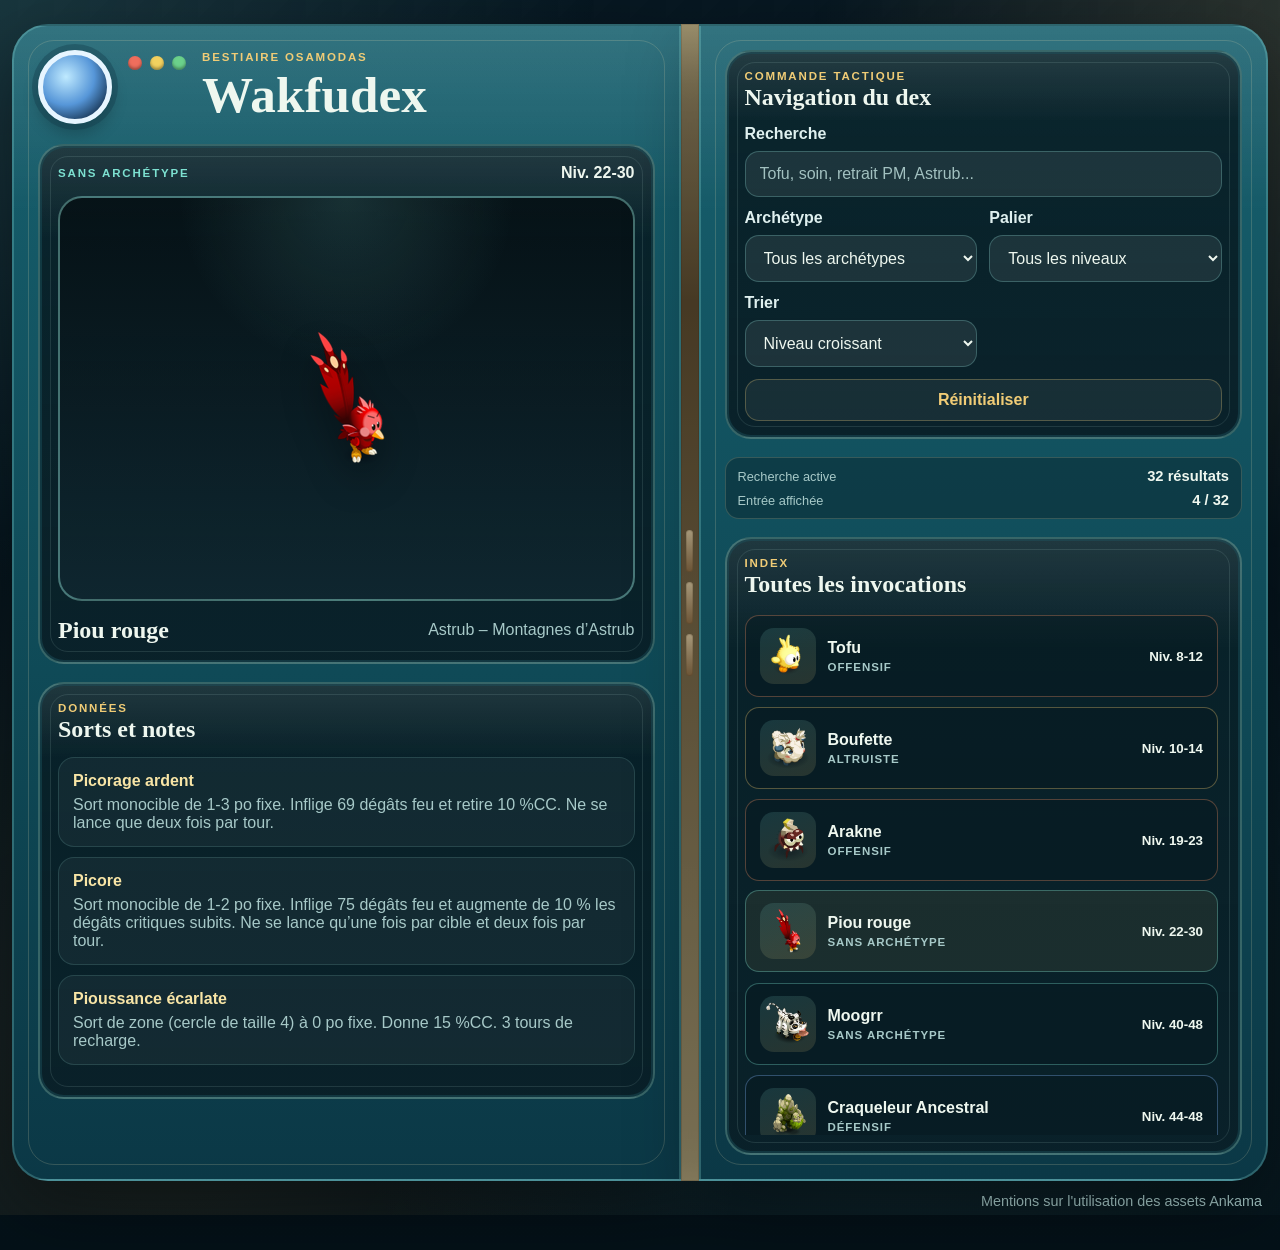
==== index.html @ 5919ebfb "feat: build wakfudex UI, legal contact form, and netlify SEO setup" ====
<!DOCTYPE html>
<html lang="fr">
<head>
  <meta charset="UTF-8">
  <meta name="viewport" content="width=device-width, initial-scale=1.0">
  <title>Wakfudex - Bestiaire Osamodas Wakfu (Invocations, sorts, archétypes)</title>
  <meta name="description" content="Wakfudex est un bestiaire Osamodas pour Wakfu: invocations capturables, sorts, archétypes, niveaux et filtres de recherche. Projet fan non commercial.">
  <meta name="robots" content="index, follow, max-image-preview:large">
  <meta name="theme-color" content="#0b3846">
  <link rel="canonical" href="https://wakfudex.netlify.app/">

  <meta property="og:type" content="website">
  <meta property="og:locale" content="fr_FR">
  <meta property="og:site_name" content="Wakfudex">
  <meta property="og:title" content="Wakfudex - Bestiaire Osamodas Wakfu">
  <meta property="og:description" content="Invocations Osamodas, sorts, archétypes et niveaux dans une interface dédiée Wakfu.">
  <meta property="og:url" content="https://wakfudex.netlify.app/">

  <meta name="twitter:card" content="summary">
  <meta name="twitter:title" content="Wakfudex - Bestiaire Osamodas Wakfu">
  <meta name="twitter:description" content="Invocations, sorts, archétypes et niveaux Osamodas dans Wakfu.">
  <link rel="stylesheet" href="./styles.css">
  <script type="application/ld+json">
    {
      "@context": "https://schema.org",
      "@type": "CollectionPage",
      "name": "Wakfudex - Bestiaire Osamodas Wakfu",
      "description": "Bestiaire des invocations Osamodas: sorts, niveaux et archétypes.",
      "inLanguage": "fr",
      "url": "https://wakfudex.netlify.app/",
      "isPartOf": {
        "@type": "WebSite",
        "name": "Wakfudex",
        "url": "https://wakfudex.netlify.app/"
      }
    }
  </script>
</head>
<body>
  <main class="page-shell">
    <section class="dex-shell">
      <div class="dex-panel dex-panel--left">
        <div class="dex-topbar">
          <div class="dex-orb"></div>
          <div class="dex-lights">
            <span></span>
            <span></span>
            <span></span>
          </div>
          <div class="dex-brand">
            <p>Bestiaire Osamodas</p>
            <h1>Wakfudex</h1>
          </div>
        </div>

        <section class="screen screen--main">
          <div class="screen__header">
            <p id="selected-archetype"></p>
            <strong id="selected-level"></strong>
          </div>
          <div class="screen__portrait-frame">
            <img id="selected-portrait" alt="">
            <div id="selected-portrait-fallback"></div>
          </div>
          <div class="screen__footer">
            <h2 id="selected-name"></h2>
            <p id="selected-location"></p>
          </div>
        </section>

        <section class="screen screen--details">
          <div class="screen__minihead">
            <p>Donn&eacute;es</p>
            <h2>Sorts et notes</h2>
          </div>
          <ul class="spells" id="selected-spells"></ul>
          <div class="notes" id="selected-notes"></div>
        </section>
      </div>

      <div class="dex-hinge">
        <span></span>
        <span></span>
        <span></span>
      </div>

      <div class="dex-panel dex-panel--right">
        <section class="screen screen--controls">
          <div class="screen__minihead">
            <p>Commande tactique</p>
            <h2>Navigation du dex</h2>
          </div>

          <div class="controls-grid">
            <label class="field field--wide">
              <span>Recherche</span>
              <input id="search-input" type="search" placeholder="Tofu, soin, retrait PM, Astrub...">
            </label>

            <label class="field">
              <span>Arch&eacute;type</span>
              <select id="archetype-filter"></select>
            </label>

            <label class="field">
              <span>Palier</span>
              <select id="level-filter">
                <option value="all">Tous les niveaux</option>
                <option value="1-50">1 - 50</option>
                <option value="51-100">51 - 100</option>
                <option value="101-150">101 - 150</option>
                <option value="151-200">151 - 200</option>
                <option value="201+">201+</option>
              </select>
            </label>

            <label class="field">
              <span>Trier</span>
              <select id="sort-filter">
                <option value="level-asc">Niveau croissant</option>
                <option value="level-desc">Niveau d&eacute;croissant</option>
                <option value="name-asc">Nom A-Z</option>
              </select>
            </label>

            <button class="control-reset" id="reset-filters" type="button">R&eacute;initialiser</button>
          </div>
        </section>

        <section class="data-panel">
          <div class="data-panel__row">
            <span>Recherche active</span>
            <strong id="results-count"></strong>
          </div>
          <div class="data-panel__row">
            <span>Entr&eacute;e affich&eacute;e</span>
            <strong id="selected-index"></strong>
          </div>
        </section>

        <section class="screen screen--list">
          <div class="screen__minihead">
            <p>Index</p>
            <h2 id="results-title">Toutes les invocations</h2>
          </div>
          <div class="entry-list" id="entry-list"></div>
        </section>

      </div>
    </section>

    <footer class="dex-footer">
      <a class="dex-footer__link" href="./mentions.html">Mentions sur l'utilisation des assets Ankama</a>
    </footer>
  </main>

  <template id="entry-template">
    <button class="entry-button" type="button">
      <span class="entry-button__thumb">
        <img class="entry-button__portrait" alt="">
        <span class="entry-button__fallback"></span>
      </span>
      <span class="entry-button__body">
        <strong class="entry-button__name"></strong>
        <span class="entry-button__meta"></span>
      </span>
      <span class="entry-button__level"></span>
    </button>
  </template>

  <script src="./data.js"></script>
  <script src="./app.js"></script>
</body>
</html>
---- styles.css ----
:root {
  --bg-top: #071721;
  --bg-bottom: #041118;
  --shell-main: #17606e;
  --shell-edge: #0b3846;
  --shell-highlight: #58b9b7;
  --shell-plate: #c9b686;
  --screen-bg: #10252e;
  --screen-glow: #71c9c6;
  --screen-border: #8dd9d2;
  --text: #eef7ef;
  --muted: #a7c9c8;
  --gold: #f0cc76;
  --gold-deep: #b88a2f;
  --danger: #ef9c72;
  --shadow: 0 28px 70px rgba(0, 0, 0, 0.38);
  --radius-xl: 36px;
  --radius-lg: 24px;
  --radius-md: 16px;
}

* {
  box-sizing: border-box;
}

html {
  scroll-behavior: smooth;
}

body {
  margin: 0;
  min-height: 100vh;
  position: relative;
  font-family: "Trebuchet MS", "Segoe UI", sans-serif;
  color: var(--text);
  background: linear-gradient(180deg, var(--bg-top), var(--bg-bottom));
}

body::before {
  content: "";
  position: fixed;
  inset: 0;
  pointer-events: none;
  opacity: 0.2;
  background:
    linear-gradient(135deg, rgba(255, 255, 255, 0.05) 25%, transparent 25%) -18px 0 / 36px 36px,
    linear-gradient(225deg, rgba(255, 255, 255, 0.025) 25%, transparent 25%) -18px 0 / 36px 36px;
  animation: pattern-drift 140s linear infinite;
}

body::after {
  content: "";
  position: fixed;
  inset: -35%;
  pointer-events: none;
  z-index: -1;
  background:
    radial-gradient(circle at 18% 16%, rgba(112, 201, 198, 0.2), transparent 30%),
    radial-gradient(circle at 84% 20%, rgba(240, 204, 118, 0.18), transparent 26%),
    radial-gradient(circle at 62% 86%, rgba(112, 201, 198, 0.12), transparent 30%),
    radial-gradient(circle at 28% 92%, rgba(240, 204, 118, 0.1), transparent 28%);
  animation: bg-drift 130s ease-in-out infinite alternate;
}

@keyframes bg-drift {
  0% {
    transform: translate3d(-4%, -3%, 0) scale(1.04);
  }

  50% {
    transform: translate3d(3%, 4%, 0) scale(1.08);
  }

  100% {
    transform: translate3d(-2%, 9%, 0) scale(1.06);
  }
}

@keyframes pattern-drift {
  from {
    transform: translate3d(0, 0, 0);
  }

  to {
    transform: translate3d(-12px, 10px, 0);
  }
}

.page-shell {
  width: min(1480px, calc(100% - 24px));
  margin: 0 auto;
  padding: 24px 0 40px;
}

.dex-footer {
  display: flex;
  justify-content: flex-end;
  margin-top: 12px;
  padding: 0 6px;
}

.dex-footer__link {
  color: var(--muted);
  text-decoration: none;
  font-size: 0.9rem;
  border-bottom: 1px solid transparent;
}

.dex-footer__link:hover {
  color: var(--gold);
  border-bottom-color: rgba(240, 204, 118, 0.5);
}

.dex-shell {
  display: grid;
  grid-template-columns: minmax(0, 1.08fr) 18px minmax(360px, 0.92fr);
  gap: 0;
  min-height: calc(100vh - 64px);
}

.dex-panel {
  position: relative;
  padding: 24px;
  background:
    linear-gradient(180deg, rgba(255, 255, 255, 0.12), transparent 16%),
    linear-gradient(180deg, var(--shell-main), #0f4a57 56%, var(--shell-edge));
  border: 2px solid rgba(155, 236, 228, 0.24);
  box-shadow: var(--shadow);
}

.dex-panel--left {
  border-radius: var(--radius-xl) 0 0 var(--radius-xl);
}

.dex-panel--right {
  border-radius: 0 var(--radius-xl) var(--radius-xl) 0;
}

.dex-panel::before {
  content: "";
  position: absolute;
  inset: 14px;
  border-radius: calc(var(--radius-xl) - 10px);
  border: 1px solid rgba(245, 227, 175, 0.18);
  pointer-events: none;
}

.dex-hinge {
  display: grid;
  align-content: center;
  justify-items: center;
  gap: 10px;
  background:
    linear-gradient(180deg, rgba(201, 182, 134, 0.8), rgba(108, 86, 52, 0.9) 24%, rgba(201, 182, 134, 0.82));
  box-shadow: inset 0 0 0 1px rgba(65, 43, 20, 0.18);
}

.dex-hinge span {
  width: 7px;
  height: 42px;
  border-radius: 999px;
  background: linear-gradient(180deg, rgba(240, 221, 178, 0.92), rgba(150, 117, 75, 0.92));
  box-shadow: inset 0 0 0 1px rgba(75, 54, 24, 0.18);
}

.dex-topbar {
  display: flex;
  align-items: center;
  gap: 16px;
  margin-bottom: 20px;
}

.dex-orb {
  width: 74px;
  height: 74px;
  border-radius: 50%;
  background:
    radial-gradient(circle at 36% 34%, #bfeaff, #5696d8 48%, #23476c 76%);
  border: 5px solid #e7f5ff;
  box-shadow:
    0 0 0 6px rgba(20, 59, 74, 0.38),
    0 10px 16px rgba(0, 0, 0, 0.22);
}

.dex-lights {
  display: flex;
  gap: 8px;
  align-self: start;
  padding-top: 6px;
}

.dex-lights span {
  width: 14px;
  height: 14px;
  border-radius: 50%;
  box-shadow: inset 0 -2px 3px rgba(0, 0, 0, 0.35);
}

.dex-lights span:nth-child(1) { background: #ef6e5d; }
.dex-lights span:nth-child(2) { background: #f2d15f; }
.dex-lights span:nth-child(3) { background: #6bd18b; }

.dex-brand p,
.screen__minihead p,
.screen__header p,
.entry-button__meta {
  margin: 0;
  text-transform: uppercase;
  letter-spacing: 0.16em;
  font-size: 0.72rem;
  font-weight: 800;
  color: var(--gold);
}

.dex-brand h1,
.screen__minihead h2,
#selected-name {
  margin: 2px 0 0;
  font-family: "Palatino Linotype", "Book Antiqua", Georgia, serif;
}

.dex-brand h1 {
  font-size: clamp(2.2rem, 4vw, 3.4rem);
}

.screen {
  position: relative;
  overflow: hidden;
  padding: 18px;
  border-radius: 26px;
  background:
    linear-gradient(180deg, rgba(255, 255, 255, 0.1), transparent 18%),
    linear-gradient(180deg, rgba(7, 28, 35, 0.88), rgba(10, 32, 40, 0.96));
  border: 2px solid rgba(135, 221, 214, 0.36);
  box-shadow: inset 0 0 0 2px rgba(29, 86, 96, 0.44);
}

.screen::before {
  content: "";
  position: absolute;
  inset: 10px;
  border-radius: 18px;
  border: 1px solid rgba(196, 239, 231, 0.12);
  pointer-events: none;
}

.screen--main {
  min-height: 520px;
  display: grid;
  grid-template-rows: auto 1fr auto;
  gap: 14px;
}

.screen__header,
.screen__footer,
.data-panel__row,
.entry-button {
  display: flex;
  align-items: center;
  justify-content: space-between;
  gap: 12px;
}

.screen__header strong,
.data-panel strong,
.entry-button__level {
  color: var(--text);
  font-weight: 800;
}

.screen__portrait-frame {
  position: relative;
  display: grid;
  place-items: center;
  min-height: 320px;
  border-radius: 24px;
  background:
    radial-gradient(circle at top, rgba(113, 201, 198, 0.16), transparent 34%),
    linear-gradient(180deg, rgba(5, 15, 19, 0.86), rgba(16, 39, 48, 0.92));
  border: 2px solid rgba(141, 217, 210, 0.46);
}

.screen__portrait-frame img {
  max-width: 100%;
  max-height: 270px;
  object-fit: contain;
  filter: drop-shadow(0 16px 18px rgba(0, 0, 0, 0.32));
}

#selected-portrait-fallback {
  position: absolute;
  inset: 26px;
  display: grid;
  place-items: center;
  border-radius: 22px;
  background: linear-gradient(160deg, rgba(113, 201, 198, 0.16), rgba(240, 204, 118, 0.14));
  color: rgba(255, 248, 224, 0.92);
  font-family: "Palatino Linotype", "Book Antiqua", Georgia, serif;
  font-size: 4rem;
  font-weight: 700;
}

.screen__portrait-frame.has-image #selected-portrait-fallback {
  display: none;
}

#selected-location,
.results-count,
.notes p,
.spells p {
  margin: 0;
  color: var(--muted);
}

.stats-strip {
  display: grid;
  grid-template-columns: repeat(2, minmax(0, 1fr));
  gap: 8px;
  margin-top: 18px;
}

.stats-strip--right {
  margin-top: 0;
}

.stat-chip,
.data-panel,
.entry-button {
  border-radius: 14px;
  border: 1px solid rgba(245, 227, 175, 0.18);
  background: rgba(6, 22, 29, 0.34);
}

.stat-chip {
  padding: 9px 11px;
}

.stat-chip strong {
  display: block;
  font-size: 1rem;
}

.stat-chip span {
  color: var(--muted);
  font-size: 0.76rem;
}

.data-panel {
  display: grid;
  gap: 8px;
  margin-top: 0;
  padding: 10px 12px;
}

.screen--details {
  margin-top: 18px;
}

.data-panel__row span {
  color: var(--muted);
  font-size: 0.8rem;
}

.data-panel strong {
  font-size: 0.92rem;
}

.dex-panel--right {
  display: grid;
  grid-template-rows: auto auto;
  gap: 18px;
  align-content: start;
}

.screen--controls {
  padding-bottom: 16px;
}

.controls-grid {
  display: grid;
  grid-template-columns: repeat(2, minmax(0, 1fr));
  gap: 12px;
  margin-top: 14px;
}

.field {
  display: grid;
  gap: 8px;
}

.field--wide {
  grid-column: 1 / -1;
}

.field span {
  font-weight: 700;
  color: #dff0ef;
}

.field input,
.field select {
  width: 100%;
  padding: 13px 14px;
  border: 1px solid rgba(141, 217, 210, 0.28);
  border-radius: 14px;
  outline: none;
  color: var(--text);
  background: rgba(255, 255, 255, 0.08);
  font: inherit;
}

.field input::placeholder {
  color: #a2c1c0;
}

.field select {
  color-scheme: dark;
}

.field select option,
.field select optgroup {
  color: var(--text);
  background: #143346;
}

.field input:focus,
.field select:focus {
  border-color: rgba(113, 201, 198, 0.8);
  box-shadow: 0 0 0 4px rgba(113, 201, 198, 0.16);
}

.control-reset {
  grid-column: 1 / -1;
  padding: 11px 14px;
  border: 1px solid rgba(240, 204, 118, 0.28);
  border-radius: 14px;
  color: var(--gold);
  background: rgba(255, 255, 255, 0.06);
  font: inherit;
  font-weight: 700;
  cursor: pointer;
  transition: transform 140ms ease, border-color 140ms ease, background 140ms ease;
}

.control-reset:hover {
  transform: translateY(-1px);
  border-color: rgba(240, 204, 118, 0.46);
  background: rgba(240, 204, 118, 0.08);
}

.screen--list {
  min-height: 0;
  display: flex;
  flex-direction: column;
  max-height: 640px;
}

.entry-list {
  display: grid;
  gap: 10px;
  max-height: 520px;
  margin-top: 17px;
  overflow: auto;
  padding-right: 4px;
}

.entry-button {
  width: 100%;
  padding: 12px 14px;
  color: inherit;
  text-align: left;
  align-items: center;
  cursor: pointer;
  transition: transform 140ms ease, border-color 140ms ease, background 140ms ease;
}

.entry-button:hover,
.entry-button.is-active {
  transform: translateY(-1px);
  border-color: rgba(240, 204, 118, 0.38);
  background: rgba(240, 204, 118, 0.08);
}

.entry-button__level {
  min-width: 74px;
  text-align: right;
}

.entry-button__body {
  display: grid;
  gap: 4px;
  min-width: 0;
  flex: 1;
}

.entry-button__name {
  font-size: 1rem;
}

.entry-button__meta {
  letter-spacing: 0.08em;
  color: var(--muted);
}

.entry-button__thumb {
  position: relative;
  display: grid;
  place-items: center;
  width: 56px;
  height: 56px;
  flex: 0 0 56px;
  border-radius: 14px;
  background: linear-gradient(160deg, rgba(113, 201, 198, 0.16), rgba(240, 204, 118, 0.14));
  overflow: hidden;
}

.entry-button__portrait {
  max-width: 44px;
  max-height: 44px;
  object-fit: contain;
}

.entry-button__fallback {
  position: absolute;
  inset: 0;
  display: grid;
  place-items: center;
  font-family: "Palatino Linotype", "Book Antiqua", Georgia, serif;
  font-weight: 700;
  color: rgba(255, 248, 224, 0.92);
}

.entry-button__thumb.has-image .entry-button__fallback {
  display: none;
}

.spells,
.notes {
  display: grid;
  gap: 10px;
  margin: 14px 0 0;
  padding: 0;
  list-style: none;
}

.spells li,
.notes p {
  margin: 0;
  padding: 14px;
  border-radius: var(--radius-md);
  background: rgba(255, 255, 255, 0.045);
  border: 1px solid rgba(141, 217, 210, 0.16);
}

.spells strong {
  display: block;
  margin-bottom: 6px;
  color: #f8e5a6;
}

.notes p {
  border-left: 4px solid rgba(239, 156, 114, 0.84);
  color: #ffd7c7;
}

.empty-state {
  padding: 18px;
  border-radius: var(--radius-md);
  border: 1px dashed rgba(141, 217, 210, 0.2);
  color: var(--muted);
  background: rgba(255, 255, 255, 0.04);
}

.entry-list::-webkit-scrollbar {
  width: 10px;
}

.entry-list::-webkit-scrollbar-thumb {
  border-radius: 999px;
  background: rgba(240, 204, 118, 0.3);
}

@media (max-width: 1180px) {
  .dex-shell {
    grid-template-columns: 1fr;
    gap: 18px;
  }

  .dex-hinge {
    display: none;
  }

  .dex-panel--left,
  .dex-panel--right {
    border-radius: var(--radius-xl);
  }

  .dex-panel--right {
    grid-template-rows: auto auto auto;
  }
}

@media (max-width: 720px) {
  .page-shell {
    width: min(100% - 14px, 100%);
    padding-top: 14px;
  }

  .dex-panel {
    padding: 16px;
  }

  .dex-topbar {
    gap: 12px;
  }

  .dex-orb {
    width: 58px;
    height: 58px;
  }

  .controls-grid,
  .stats-strip {
    grid-template-columns: 1fr;
  }

  .screen--main {
    min-height: 420px;
  }

  .screen__portrait-frame {
    min-height: 240px;
  }

  .dex-footer {
    justify-content: center;
    text-align: center;
  }
}
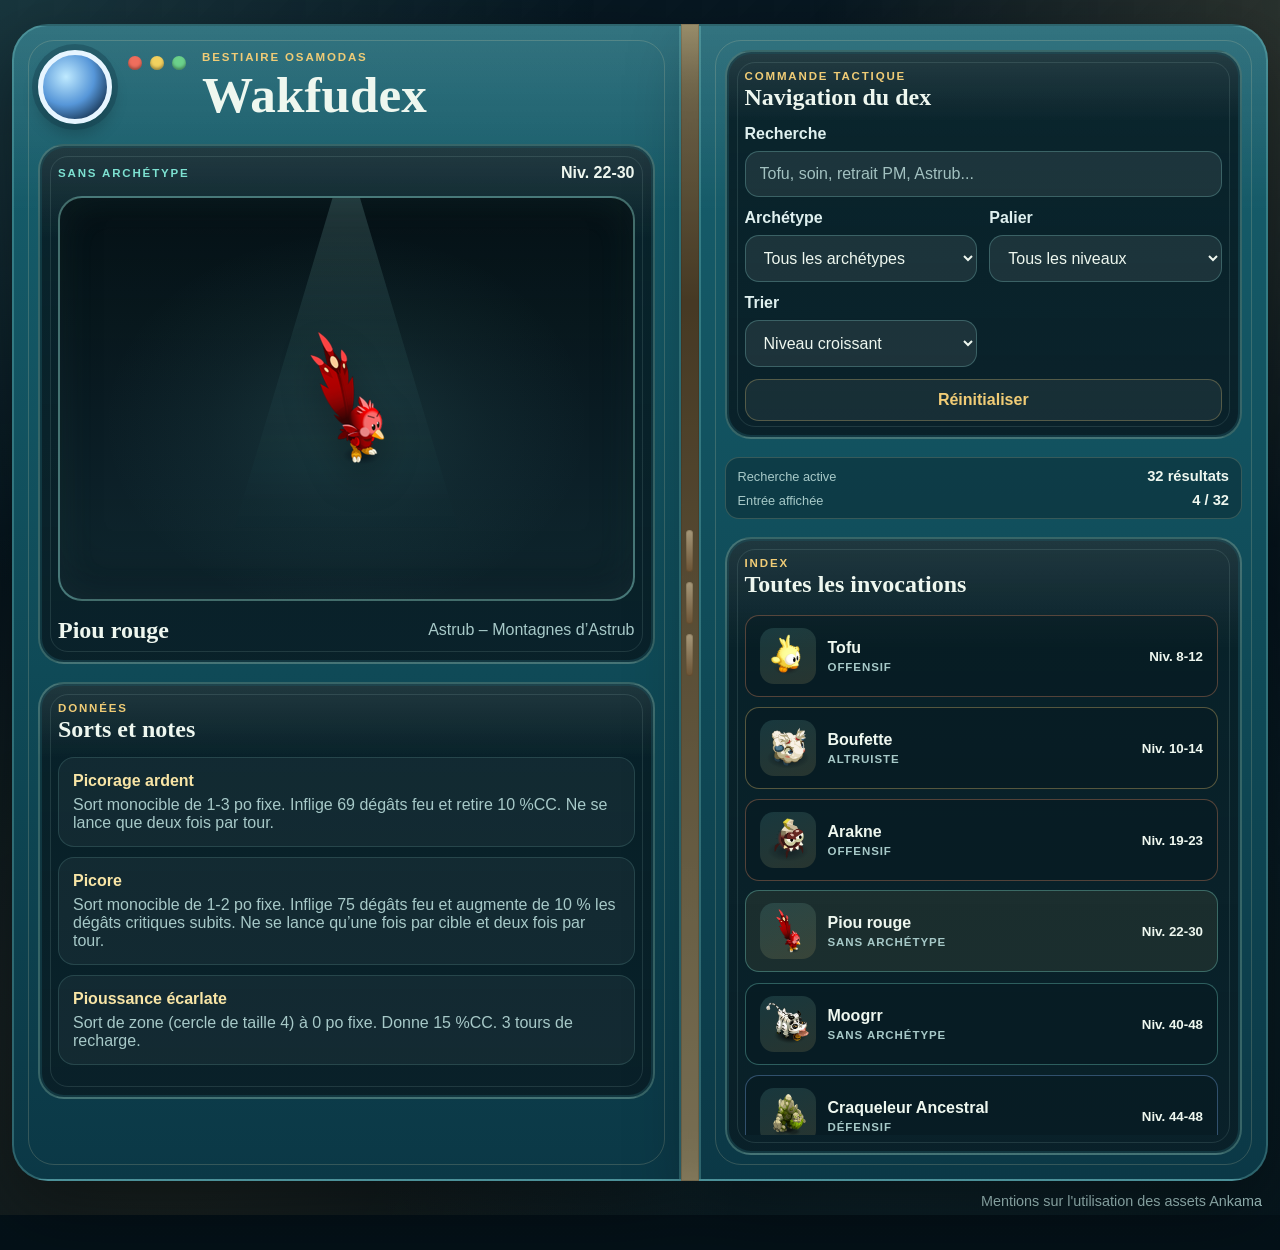
==== commit 66aa0270: "chore: add favicon from assets/icons to main pages" ====
--- a/index.html
+++ b/index.html
@@ -19,6 +19,7 @@
   <meta name="twitter:card" content="summary">
   <meta name="twitter:title" content="Wakfudex - Bestiaire Osamodas Wakfu">
   <meta name="twitter:description" content="Invocations, sorts, archétypes et niveaux Osamodas dans Wakfu.">
+  <link rel="icon" type="image/png" href="./assets/icons/w_favicon.png">
   <link rel="stylesheet" href="./styles.css">
   <script type="application/ld+json">
     {
--- a/styles.css
+++ b/styles.css
@@ -270,17 +270,48 @@
 
 .screen__portrait-frame {
   position: relative;
+  isolation: isolate;
   display: grid;
   place-items: center;
   min-height: 320px;
   border-radius: 24px;
-  background:
-    radial-gradient(circle at top, rgba(113, 201, 198, 0.16), transparent 34%),
-    linear-gradient(180deg, rgba(5, 15, 19, 0.86), rgba(16, 39, 48, 0.92));
+  background: linear-gradient(180deg, rgba(5, 15, 19, 0.9), rgba(16, 39, 48, 0.94));
   border: 2px solid rgba(141, 217, 210, 0.46);
+  overflow: hidden;
+  box-shadow:
+    inset 0 0 38px rgba(113, 201, 198, 0.08),
+    inset 0 -24px 44px rgba(0, 0, 0, 0.22);
+}
+
+.screen__portrait-frame::before {
+  content: "";
+  position: absolute;
+  left: 50%;
+  top: -2px;
+  width: 46%;
+  height: 86%;
+  transform: translateX(-50%);
+  z-index: 0;
+  pointer-events: none;
+  background: linear-gradient(180deg, rgba(170, 238, 232, 0.24), rgba(113, 201, 198, 0.12) 38%, rgba(113, 201, 198, 0.05) 68%, transparent 100%);
+  clip-path: polygon(45% 0, 55% 0, 94% 100%, 6% 100%);
+  filter: blur(1.6px);
+  opacity: 0.72;
+}
+
+.screen__portrait-frame::after {
+  content: "";
+  position: absolute;
+  inset: 0;
+  z-index: 1;
+  pointer-events: none;
+  background: radial-gradient(ellipse at 50% 56%, rgba(113, 201, 198, 0.17), rgba(113, 201, 198, 0.06) 34%, transparent 60%);
+  opacity: 0.78;
 }
 
 .screen__portrait-frame img {
+  position: relative;
+  z-index: 3;
   max-width: 100%;
   max-height: 270px;
   object-fit: contain;
@@ -290,6 +321,7 @@
 #selected-portrait-fallback {
   position: absolute;
   inset: 26px;
+  z-index: 4;
   display: grid;
   place-items: center;
   border-radius: 22px;
@@ -301,6 +333,10 @@
 }
 
 .screen__portrait-frame.has-image #selected-portrait-fallback {
+  display: none;
+}
+
+#selected-portrait:not([hidden]) + #selected-portrait-fallback {
   display: none;
 }
 
